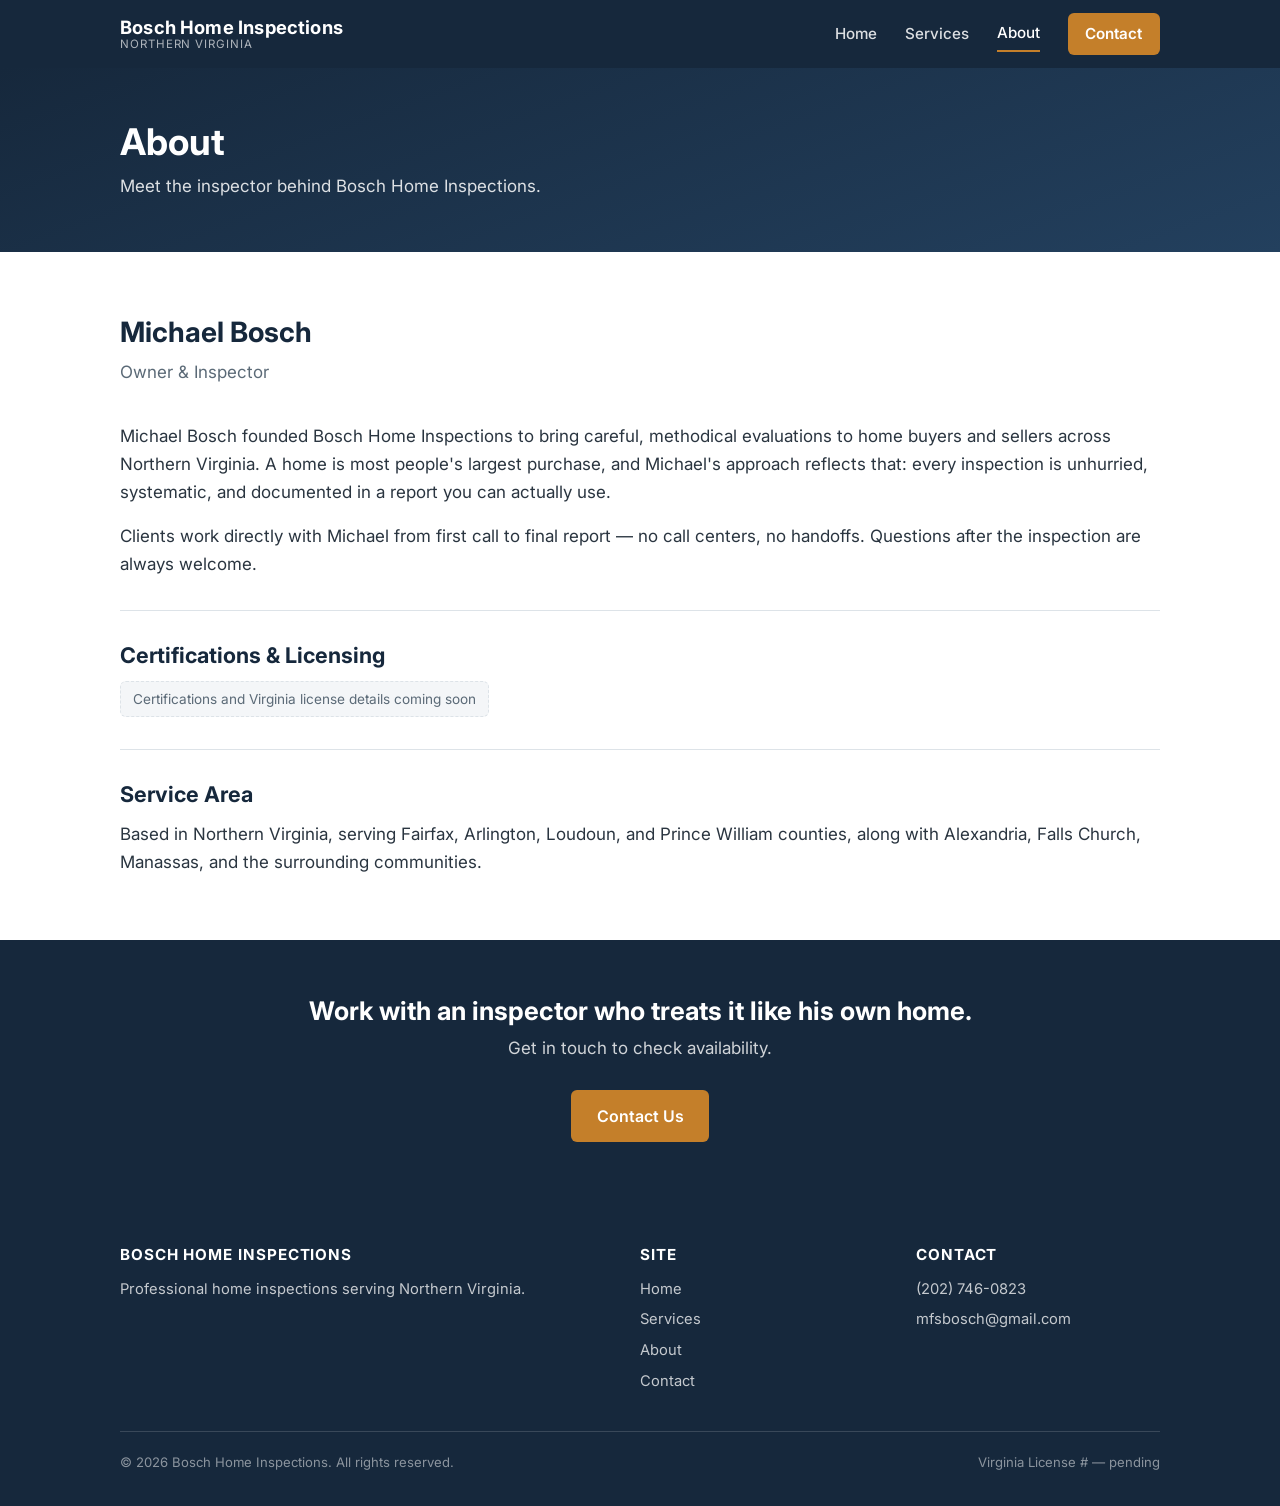
==== about.html @ d7fa2a2c "initial commit" ====
<!DOCTYPE html>
<html lang="en">
<head>
  <meta charset="UTF-8">
  <meta name="viewport" content="width=device-width, initial-scale=1.0">
  <title>About | Bosch Home Inspections</title>
  <meta name="description" content="About Michael Bosch, home inspector serving Northern Virginia. Thorough inspections, clear reports, straight answers.">
  <link rel="preconnect" href="https://fonts.googleapis.com">
  <link rel="preconnect" href="https://fonts.gstatic.com" crossorigin>
  <link href="https://fonts.googleapis.com/css2?family=Inter:wght@400;500;600;700&display=swap" rel="stylesheet">
  <link rel="stylesheet" href="css/styles.css">
</head>
<body>

  <header class="site-header">
    <div class="container">
      <a class="logo" href="index.html">Bosch Home Inspections<span>Northern Virginia</span></a>
      <button class="nav-toggle" aria-label="Toggle navigation" aria-expanded="false">
        <span></span><span></span><span></span>
      </button>
      <nav class="site-nav" aria-label="Main navigation">
        <a href="index.html">Home</a>
        <a href="services.html">Services</a>
        <a href="about.html" aria-current="page">About</a>
        <a href="contact.html" class="nav-cta">Contact</a>
      </nav>
    </div>
  </header>

  <main>

    <section class="page-hero">
      <div class="container">
        <h1>About</h1>
        <p>Meet the inspector behind Bosch Home Inspections.</p>
      </div>
    </section>

    <section class="section">
      <div class="container">
        <h2 class="section-title">Michael Bosch</h2>
        <p class="section-lede">Owner &amp; Inspector</p>
        <p>Michael Bosch founded Bosch Home Inspections to bring careful, methodical evaluations to home buyers and sellers across Northern Virginia. A home is most people's largest purchase, and Michael's approach reflects that: every inspection is unhurried, systematic, and documented in a report you can actually use.</p>
        <p style="margin-top: 1rem;">Clients work directly with Michael from first call to final report — no call centers, no handoffs. Questions after the inspection are always welcome.</p>

        <div class="detail-block">
          <h2>Certifications &amp; Licensing</h2>
          <p><span class="placeholder-tag">Certifications and Virginia license details coming soon</span></p>
        </div>

        <div class="detail-block">
          <h2>Service Area</h2>
          <p>Based in Northern Virginia, serving Fairfax, Arlington, Loudoun, and Prince William counties, along with Alexandria, Falls Church, Manassas, and the surrounding communities.</p>
        </div>
      </div>
    </section>

    <section class="cta-band">
      <div class="container">
        <h2>Work with an inspector who treats it like his own home.</h2>
        <p>Get in touch to check availability.</p>
        <a class="btn btn-primary" href="contact.html">Contact Us</a>
      </div>
    </section>

  </main>

  <footer class="site-footer">
    <div class="container">
      <div class="footer-grid">
        <div>
          <h4>Bosch Home Inspections</h4>
          <p>Professional home inspections serving Northern Virginia.</p>
        </div>
        <div>
          <h4>Site</h4>
          <ul>
            <li><a href="index.html">Home</a></li>
            <li><a href="services.html">Services</a></li>
            <li><a href="about.html">About</a></li>
            <li><a href="contact.html">Contact</a></li>
          </ul>
        </div>
        <div>
          <h4>Contact</h4>
          <ul>
            <li><a href="tel:+12027460823">(202) 746-0823</a></li>
            <li><a href="mailto:mfsbosch@gmail.com">mfsbosch@gmail.com</a></li>
          </ul>
        </div>
      </div>
      <div class="footer-bottom">
        <span>&copy; 2026 Bosch Home Inspections. All rights reserved.</span>
        <span>Virginia License # — pending</span>
      </div>
    </div>
  </footer>

  <script>
    const toggle = document.querySelector('.nav-toggle');
    const nav = document.querySelector('.site-nav');
    toggle.addEventListener('click', () => {
      const open = nav.classList.toggle('open');
      toggle.setAttribute('aria-expanded', open);
    });
  </script>
</body>
</html>
---- css/styles.css ----
/* ==========================================================================
   Bosch Home Inspections — Shared Stylesheet
   --------------------------------------------------------------------------
   Brand tokens live in :root below. When final branding lands, swap the
   values there (colors, fonts) and the whole site updates.
   ========================================================================== */

:root {
  /* Brand colors — placeholder palette, swap when branding is final */
  --color-primary: #16283c;      /* deep navy — headers, footer, headings */
  --color-primary-light: #23405e;
  --color-accent: #c47f2a;       /* warm amber — CTAs, highlights */
  --color-accent-dark: #a5661c;
  --color-bg: #ffffff;
  --color-bg-alt: #f4f6f8;       /* alternating section background */
  --color-text: #2a3540;
  --color-text-muted: #5b6a77;
  --color-border: #dde3e8;

  /* Typography */
  --font-heading: "Inter", -apple-system, BlinkMacSystemFont, "Segoe UI", sans-serif;
  --font-body: "Inter", -apple-system, BlinkMacSystemFont, "Segoe UI", sans-serif;

  /* Layout */
  --container-max: 1080px;
  --radius: 6px;
}

/* ---- Reset / base ---- */

*,
*::before,
*::after {
  box-sizing: border-box;
  margin: 0;
  padding: 0;
}

html {
  scroll-behavior: smooth;
}

body {
  font-family: var(--font-body);
  font-size: 1.0625rem;
  line-height: 1.65;
  color: var(--color-text);
  background: var(--color-bg);
  -webkit-font-smoothing: antialiased;
}

img {
  max-width: 100%;
  display: block;
}

a {
  color: var(--color-accent-dark);
}

h1, h2, h3, h4 {
  font-family: var(--font-heading);
  color: var(--color-primary);
  line-height: 1.2;
  font-weight: 700;
}

.container {
  max-width: var(--container-max);
  margin: 0 auto;
  padding: 0 1.25rem;
}

/* ---- Header / navigation ---- */

.site-header {
  background: var(--color-primary);
  position: sticky;
  top: 0;
  z-index: 100;
}

.site-header .container {
  display: flex;
  align-items: center;
  justify-content: space-between;
  min-height: 68px;
  gap: 1rem;
}

.logo {
  color: #ffffff;
  text-decoration: none;
  font-family: var(--font-heading);
  font-weight: 700;
  font-size: 1.15rem;
  letter-spacing: 0.01em;
  line-height: 1.2;
}

.logo span {
  display: block;
  font-size: 0.72rem;
  font-weight: 400;
  color: rgba(255, 255, 255, 0.65);
  letter-spacing: 0.08em;
  text-transform: uppercase;
}

.nav-toggle {
  display: none;
  background: none;
  border: none;
  cursor: pointer;
  padding: 0.5rem;
}

.nav-toggle span {
  display: block;
  width: 24px;
  height: 2px;
  background: #ffffff;
  margin: 5px 0;
}

.site-nav {
  display: flex;
  align-items: center;
  gap: 1.75rem;
}

.site-nav a {
  color: rgba(255, 255, 255, 0.85);
  text-decoration: none;
  font-size: 0.95rem;
  font-weight: 500;
  padding: 0.25rem 0;
}

.site-nav a:hover,
.site-nav a[aria-current="page"] {
  color: #ffffff;
  border-bottom: 2px solid var(--color-accent);
}

.site-nav .nav-cta {
  background: var(--color-accent);
  color: #ffffff;
  padding: 0.5rem 1.1rem;
  border-radius: var(--radius);
  border-bottom: none;
  font-weight: 600;
}

.site-nav .nav-cta:hover {
  background: var(--color-accent-dark);
  border-bottom: none;
}

/* ---- Hero ---- */

.hero {
  background: linear-gradient(160deg, var(--color-primary) 0%, var(--color-primary-light) 100%);
  color: #ffffff;
  padding: 5.5rem 0 5rem;
  text-align: center;
}

.hero h1 {
  color: #ffffff;
  font-size: clamp(1.9rem, 4.5vw, 2.9rem);
  max-width: 720px;
  margin: 0 auto 1rem;
}

.hero p {
  font-size: 1.15rem;
  color: rgba(255, 255, 255, 0.85);
  max-width: 620px;
  margin: 0 auto 2rem;
}

.hero-actions {
  display: flex;
  gap: 1rem;
  justify-content: center;
  flex-wrap: wrap;
}

/* Page-top hero variant for interior pages */
.page-hero {
  background: linear-gradient(160deg, var(--color-primary) 0%, var(--color-primary-light) 100%);
  color: #ffffff;
  padding: 3.25rem 0;
}

.page-hero h1 {
  color: #ffffff;
  font-size: clamp(1.7rem, 3.5vw, 2.3rem);
}

.page-hero p {
  color: rgba(255, 255, 255, 0.85);
  max-width: 640px;
  margin-top: 0.5rem;
}

/* ---- Buttons ---- */

.btn {
  display: inline-block;
  padding: 0.8rem 1.6rem;
  border-radius: var(--radius);
  font-weight: 600;
  font-size: 1rem;
  text-decoration: none;
  transition: background 0.15s ease;
}

.btn-primary {
  background: var(--color-accent);
  color: #ffffff;
}

.btn-primary:hover {
  background: var(--color-accent-dark);
}

.btn-outline {
  border: 2px solid rgba(255, 255, 255, 0.7);
  color: #ffffff;
}

.btn-outline:hover {
  border-color: #ffffff;
  background: rgba(255, 255, 255, 0.08);
}

/* ---- Sections ---- */

.section {
  padding: 4rem 0;
}

.section-alt {
  background: var(--color-bg-alt);
}

.section-title {
  font-size: 1.75rem;
  margin-bottom: 0.5rem;
}

.section-lede {
  color: var(--color-text-muted);
  max-width: 640px;
  margin-bottom: 2.25rem;
}

.section-center {
  text-align: center;
}

.section-center .section-lede {
  margin-left: auto;
  margin-right: auto;
}

/* ---- Card grids ---- */

.grid {
  display: grid;
  gap: 1.5rem;
}

.grid-3 {
  grid-template-columns: repeat(3, 1fr);
}

.grid-4 {
  grid-template-columns: repeat(4, 1fr);
}

.card {
  background: var(--color-bg);
  border: 1px solid var(--color-border);
  border-radius: var(--radius);
  padding: 1.75rem 1.5rem;
}

.card h3 {
  font-size: 1.15rem;
  margin-bottom: 0.5rem;
}

.card p {
  font-size: 0.97rem;
  color: var(--color-text-muted);
}

.card .card-note {
  display: inline-block;
  margin-top: 0.75rem;
  font-size: 0.8rem;
  font-weight: 600;
  letter-spacing: 0.04em;
  text-transform: uppercase;
  color: var(--color-accent-dark);
}

/* ---- Steps (how it works) ---- */

.step {
  text-align: center;
  padding: 1rem;
}

.step-number {
  display: inline-flex;
  align-items: center;
  justify-content: center;
  width: 48px;
  height: 48px;
  border-radius: 50%;
  background: var(--color-accent);
  color: #ffffff;
  font-weight: 700;
  font-size: 1.2rem;
  margin-bottom: 1rem;
}

.step h3 {
  font-size: 1.1rem;
  margin-bottom: 0.4rem;
}

.step p {
  font-size: 0.95rem;
  color: var(--color-text-muted);
}

/* ---- Checklist (what's covered) ---- */

.checklist {
  list-style: none;
  display: grid;
  grid-template-columns: repeat(2, 1fr);
  gap: 0.6rem 2rem;
  margin-top: 1rem;
}

.checklist li {
  padding-left: 1.7rem;
  position: relative;
}

.checklist li::before {
  content: "✓";
  position: absolute;
  left: 0;
  color: var(--color-accent-dark);
  font-weight: 700;
}

/* ---- CTA band ---- */

.cta-band {
  background: var(--color-primary);
  color: #ffffff;
  text-align: center;
  padding: 3.5rem 0;
}

.cta-band h2 {
  color: #ffffff;
  font-size: 1.6rem;
  margin-bottom: 0.5rem;
}

.cta-band p {
  color: rgba(255, 255, 255, 0.8);
  margin-bottom: 1.75rem;
}

/* ---- Contact page ---- */

.contact-methods {
  display: grid;
  grid-template-columns: repeat(2, 1fr);
  gap: 1.5rem;
  margin-top: 2rem;
}

.contact-card {
  border: 1px solid var(--color-border);
  border-radius: var(--radius);
  padding: 2rem 1.75rem;
  text-align: center;
}

.contact-card h3 {
  font-size: 1.05rem;
  text-transform: uppercase;
  letter-spacing: 0.06em;
  color: var(--color-text-muted);
  font-weight: 600;
  margin-bottom: 0.6rem;
}

.contact-card a {
  font-size: 1.35rem;
  font-weight: 700;
  color: var(--color-primary);
  text-decoration: none;
}

.contact-card a:hover {
  color: var(--color-accent-dark);
}

.contact-card p {
  margin-top: 0.5rem;
  font-size: 0.95rem;
  color: var(--color-text-muted);
}

/* ---- Detail lists (about page) ---- */

.detail-block {
  margin-top: 2rem;
  padding-top: 2rem;
  border-top: 1px solid var(--color-border);
}

.detail-block h2 {
  font-size: 1.35rem;
  margin-bottom: 0.75rem;
}

.placeholder-tag {
  display: inline-block;
  background: var(--color-bg-alt);
  border: 1px dashed var(--color-border);
  border-radius: var(--radius);
  color: var(--color-text-muted);
  font-size: 0.85rem;
  padding: 0.35rem 0.75rem;
}

/* ---- Footer ---- */

.site-footer {
  background: var(--color-primary);
  color: rgba(255, 255, 255, 0.75);
  padding: 3rem 0 2rem;
  font-size: 0.92rem;
}

.footer-grid {
  display: grid;
  grid-template-columns: 2fr 1fr 1fr;
  gap: 2rem;
  margin-bottom: 2rem;
}

.site-footer h4 {
  color: #ffffff;
  font-size: 0.95rem;
  text-transform: uppercase;
  letter-spacing: 0.06em;
  margin-bottom: 0.75rem;
}

.site-footer a {
  color: rgba(255, 255, 255, 0.75);
  text-decoration: none;
}

.site-footer a:hover {
  color: #ffffff;
}

.site-footer ul {
  list-style: none;
}

.site-footer li {
  margin-bottom: 0.4rem;
}

.footer-bottom {
  border-top: 1px solid rgba(255, 255, 255, 0.15);
  padding-top: 1.25rem;
  font-size: 0.82rem;
  color: rgba(255, 255, 255, 0.5);
  display: flex;
  justify-content: space-between;
  flex-wrap: wrap;
  gap: 0.5rem;
}

/* ---- Responsive ---- */

@media (max-width: 860px) {
  .grid-3,
  .grid-4 {
    grid-template-columns: repeat(2, 1fr);
  }

  .footer-grid {
    grid-template-columns: 1fr;
  }
}

@media (max-width: 640px) {
  .nav-toggle {
    display: block;
  }

  .site-nav {
    display: none;
    position: absolute;
    top: 68px;
    left: 0;
    right: 0;
    background: var(--color-primary);
    flex-direction: column;
    align-items: flex-start;
    padding: 1rem 1.25rem 1.5rem;
    gap: 1rem;
    border-top: 1px solid rgba(255, 255, 255, 0.15);
  }

  .site-nav.open {
    display: flex;
  }

  .grid-3,
  .grid-4,
  .checklist,
  .contact-methods {
    grid-template-columns: 1fr;
  }

  .hero {
    padding: 4rem 0 3.5rem;
  }
}
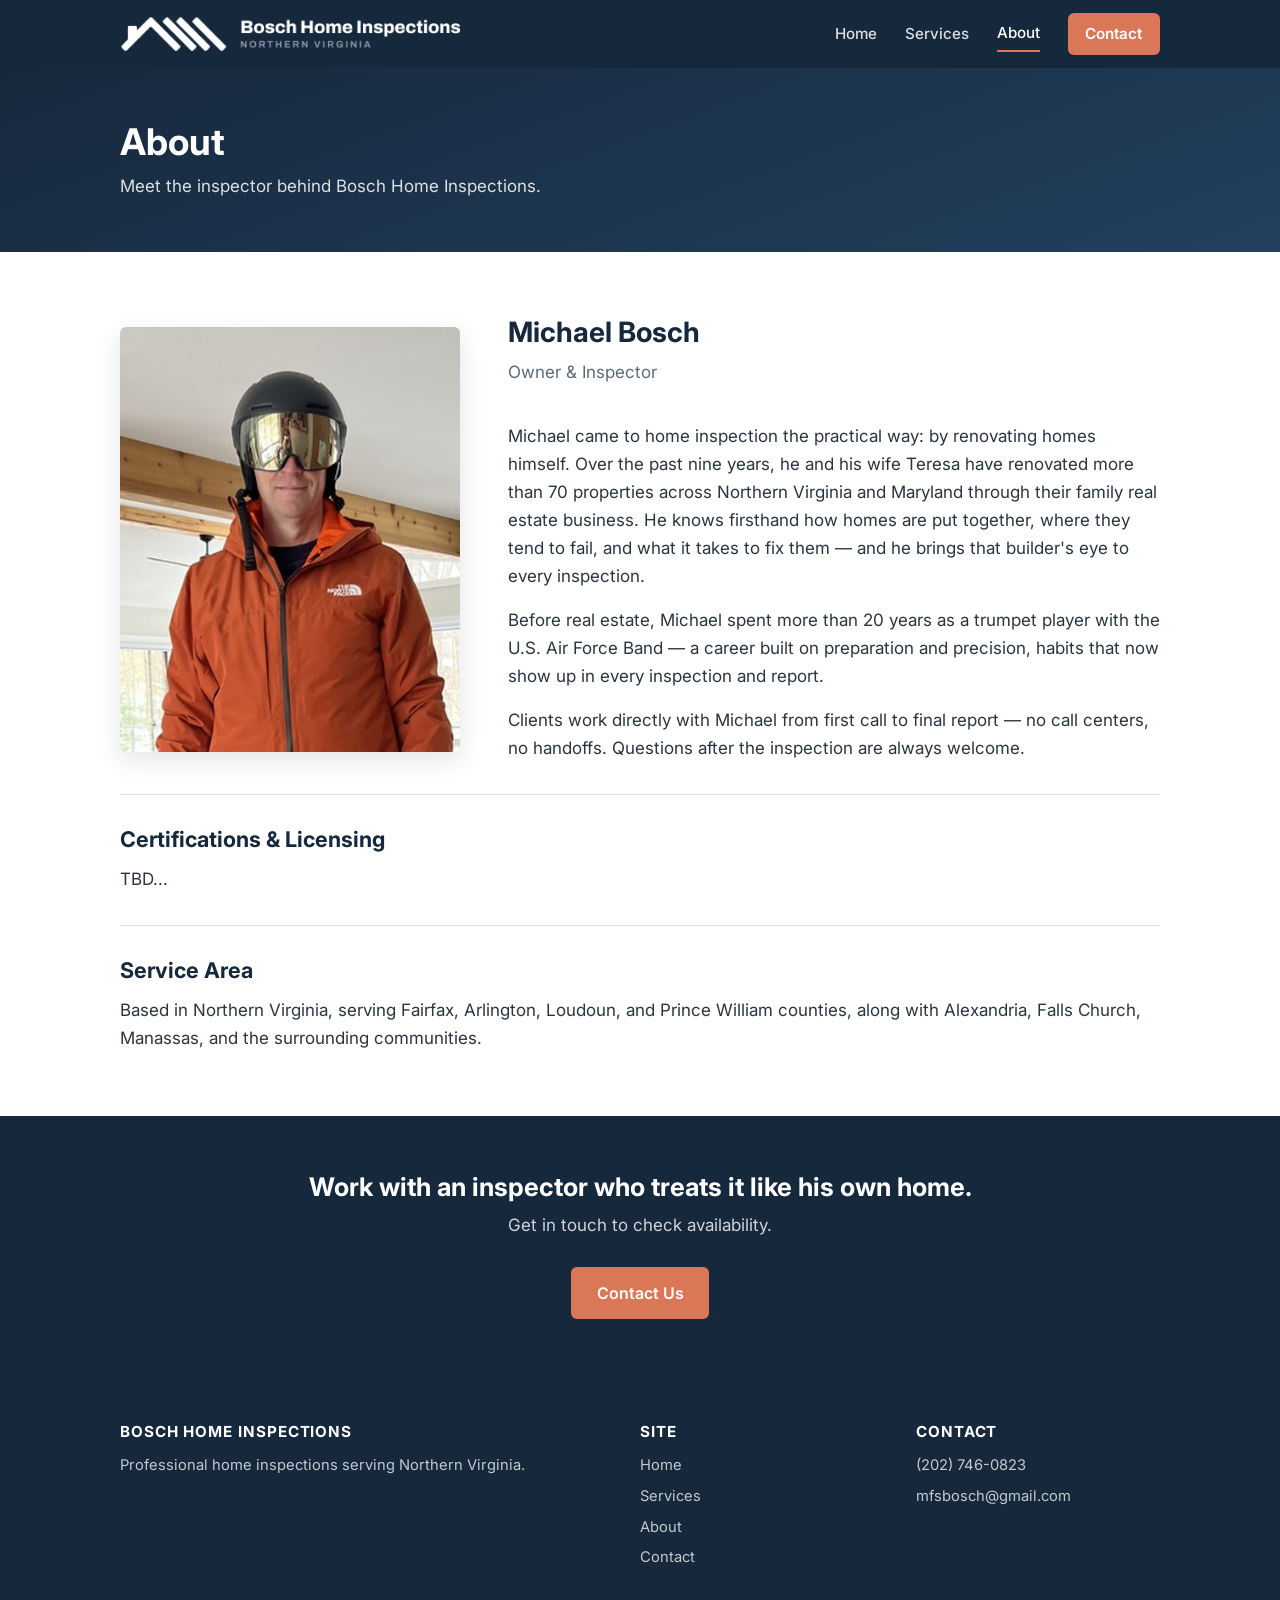
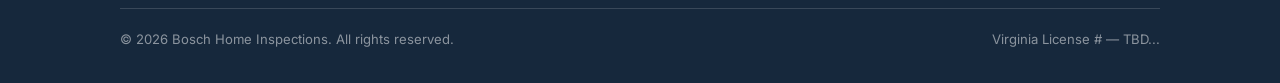
==== commit d7c9a12d: "major updates" ====
--- a/about.html
+++ b/about.html
@@ -14,7 +14,7 @@
 
   <header class="site-header">
     <div class="container">
-      <a class="logo" href="index.html">Bosch Home Inspections<span>Northern Virginia</span></a>
+      <a class="logo" href="index.html"><img src="images/logo-white.png" alt="Bosch Home Inspections — Northern Virginia"></a>
       <button class="nav-toggle" aria-label="Toggle navigation" aria-expanded="false">
         <span></span><span></span><span></span>
       </button>
@@ -38,14 +38,20 @@
 
     <section class="section">
       <div class="container">
-        <h2 class="section-title">Michael Bosch</h2>
-        <p class="section-lede">Owner &amp; Inspector</p>
-        <p>Michael Bosch founded Bosch Home Inspections to bring careful, methodical evaluations to home buyers and sellers across Northern Virginia. A home is most people's largest purchase, and Michael's approach reflects that: every inspection is unhurried, systematic, and documented in a report you can actually use.</p>
-        <p style="margin-top: 1rem;">Clients work directly with Michael from first call to final report — no call centers, no handoffs. Questions after the inspection are always welcome.</p>
+        <div class="split">
+          <img src="images/michael.jpg" alt="Michael Bosch, home inspector" width="800" height="1000">
+          <div>
+            <h2 class="section-title">Michael Bosch</h2>
+            <p class="section-lede">Owner &amp; Inspector</p>
+            <p>Michael came to home inspection the practical way: by renovating homes himself. Over the past nine years, he and his wife Teresa have renovated more than 70 properties across Northern Virginia and Maryland through their family real estate business. He knows firsthand how homes are put together, where they tend to fail, and what it takes to fix them — and he brings that builder's eye to every inspection.</p>
+            <p style="margin-top: 1rem;">Before real estate, Michael spent more than 20 years as a trumpet player with the U.S. Air Force Band — a career built on preparation and precision, habits that now show up in every inspection and report.</p>
+            <p style="margin-top: 1rem;">Clients work directly with Michael from first call to final report — no call centers, no handoffs. Questions after the inspection are always welcome.</p>
+          </div>
+        </div>
 
         <div class="detail-block">
           <h2>Certifications &amp; Licensing</h2>
-          <p><span class="placeholder-tag">Certifications and Virginia license details coming soon</span></p>
+          <p>TBD...</p>
         </div>
 
         <div class="detail-block">
@@ -91,7 +97,7 @@
       </div>
       <div class="footer-bottom">
         <span>&copy; 2026 Bosch Home Inspections. All rights reserved.</span>
-        <span>Virginia License # — pending</span>
+        <span>Virginia License # — TBD...</span>
       </div>
     </div>
   </footer>
--- a/css/styles.css
+++ b/css/styles.css
@@ -9,8 +9,8 @@
   /* Brand colors — placeholder palette, swap when branding is final */
   --color-primary: #16283c;      /* deep navy — headers, footer, headings */
   --color-primary-light: #23405e;
-  --color-accent: #c47f2a;       /* warm amber — CTAs, highlights */
-  --color-accent-dark: #a5661c;
+  --color-accent: #da7756;       /* warm terracotta — CTAs, highlights */
+  --color-accent-dark: #c15f3c;
   --color-bg: #ffffff;
   --color-bg-alt: #f4f6f8;       /* alternating section background */
   --color-text: #2a3540;
@@ -89,22 +89,21 @@
 }
 
 .logo {
-  color: #ffffff;
-  text-decoration: none;
-  font-family: var(--font-heading);
-  font-weight: 700;
-  font-size: 1.15rem;
-  letter-spacing: 0.01em;
-  line-height: 1.2;
-}
-
-.logo span {
   display: block;
-  font-size: 0.72rem;
-  font-weight: 400;
-  color: rgba(255, 255, 255, 0.65);
-  letter-spacing: 0.08em;
-  text-transform: uppercase;
+  line-height: 0;
+}
+
+.logo img {
+  height: 36px;
+  width: auto;
+}
+
+@media (max-width: 640px) {
+  .logo img {
+    height: 28px;
+    max-width: 62vw;
+    object-fit: contain;
+  }
 }
 
 .nav-toggle {
@@ -162,29 +161,41 @@
 .hero {
   background: linear-gradient(160deg, var(--color-primary) 0%, var(--color-primary-light) 100%);
   color: #ffffff;
-  padding: 5.5rem 0 5rem;
-  text-align: center;
+  padding: 4.5rem 0;
+}
+
+.hero-layout {
+  display: grid;
+  grid-template-columns: 1fr 320px;
+  gap: 3.5rem;
+  align-items: center;
 }
 
 .hero h1 {
   color: #ffffff;
   font-size: clamp(1.9rem, 4.5vw, 2.9rem);
-  max-width: 720px;
-  margin: 0 auto 1rem;
+  margin-bottom: 1rem;
+  text-wrap: balance;
 }
 
 .hero p {
   font-size: 1.15rem;
   color: rgba(255, 255, 255, 0.85);
   max-width: 620px;
-  margin: 0 auto 2rem;
+  margin-bottom: 2rem;
 }
 
 .hero-actions {
   display: flex;
   gap: 1rem;
-  justify-content: center;
   flex-wrap: wrap;
+}
+
+.hero-photo img {
+  width: 100%;
+  height: auto;
+  border-radius: var(--radius);
+  box-shadow: 0 10px 30px rgba(0, 0, 0, 0.25);
 }
 
 /* Page-top hero variant for interior pages */
@@ -306,6 +317,34 @@
   letter-spacing: 0.04em;
   text-transform: uppercase;
   color: var(--color-accent-dark);
+}
+
+/* ---- Split section (photo + text) ---- */
+
+.split {
+  display: grid;
+  grid-template-columns: 340px 1fr;
+  gap: 3rem;
+  align-items: center;
+}
+
+.split img {
+  width: 100%;
+  height: auto;
+  border-radius: var(--radius);
+  box-shadow: 0 8px 24px rgba(22, 40, 60, 0.12);
+}
+
+@media (max-width: 720px) {
+  .split {
+    grid-template-columns: 1fr;
+    gap: 1.75rem;
+  }
+
+  .split img {
+    max-width: 340px;
+    margin: 0 auto;
+  }
 }
 
 /* ---- Steps (how it works) ---- */
@@ -543,6 +582,26 @@
   }
 
   .hero {
-    padding: 4rem 0 3.5rem;
-  }
-}
+    padding: 3.5rem 0;
+    text-align: center;
+  }
+
+  .hero-layout {
+    grid-template-columns: 1fr;
+    gap: 2.5rem;
+  }
+
+  .hero p {
+    margin-left: auto;
+    margin-right: auto;
+  }
+
+  .hero-actions {
+    justify-content: center;
+  }
+
+  .hero-photo img {
+    max-width: 300px;
+    margin: 0 auto;
+  }
+}
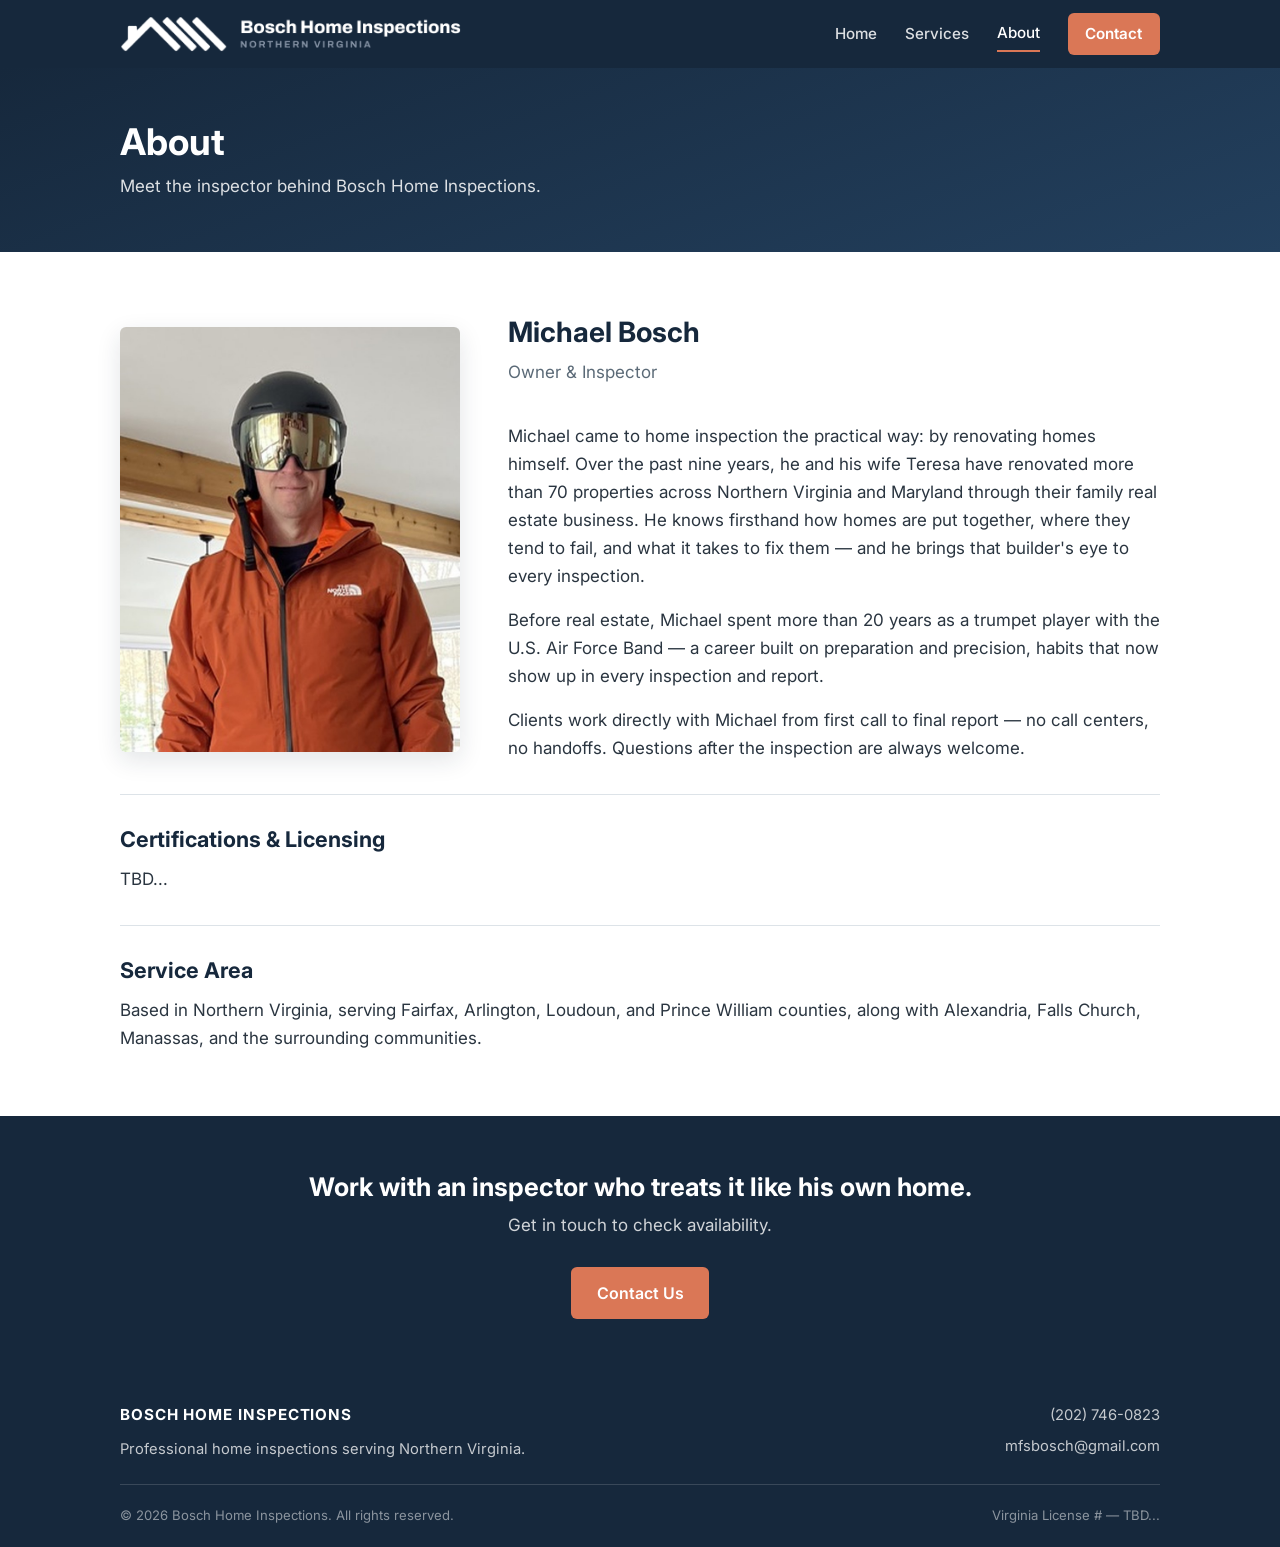
==== commit 52394958: "minor updates" ====
--- a/about.html
+++ b/about.html
@@ -73,27 +73,15 @@
 
   <footer class="site-footer">
     <div class="container">
-      <div class="footer-grid">
+      <div class="footer-main">
         <div>
           <h4>Bosch Home Inspections</h4>
           <p>Professional home inspections serving Northern Virginia.</p>
         </div>
-        <div>
-          <h4>Site</h4>
-          <ul>
-            <li><a href="index.html">Home</a></li>
-            <li><a href="services.html">Services</a></li>
-            <li><a href="about.html">About</a></li>
-            <li><a href="contact.html">Contact</a></li>
-          </ul>
-        </div>
-        <div>
-          <h4>Contact</h4>
-          <ul>
-            <li><a href="tel:+12027460823">(202) 746-0823</a></li>
-            <li><a href="mailto:mfsbosch@gmail.com">mfsbosch@gmail.com</a></li>
-          </ul>
-        </div>
+        <ul class="footer-contact">
+          <li><a href="tel:+12027460823">(202) 746-0823</a></li>
+          <li><a href="mailto:mfsbosch@gmail.com">mfsbosch@gmail.com</a></li>
+        </ul>
       </div>
       <div class="footer-bottom">
         <span>&copy; 2026 Bosch Home Inspections. All rights reserved.</span>
--- a/css/styles.css
+++ b/css/styles.css
@@ -1,12 +1,12 @@
 /* ==========================================================================
    Bosch Home Inspections — Shared Stylesheet
    --------------------------------------------------------------------------
-   Brand tokens live in :root below. When final branding lands, swap the
-   values there (colors, fonts) and the whole site updates.
+   Brand tokens (colors, fonts) live in :root below — edit there and the
+   whole site updates.
    ========================================================================== */
 
 :root {
-  /* Brand colors — placeholder palette, swap when branding is final */
+  /* Brand colors */
   --color-primary: #16283c;      /* deep navy — headers, footer, headings */
   --color-primary-light: #23405e;
   --color-accent: #da7756;       /* warm terracotta — CTAs, highlights */
@@ -347,37 +347,6 @@
   }
 }
 
-/* ---- Steps (how it works) ---- */
-
-.step {
-  text-align: center;
-  padding: 1rem;
-}
-
-.step-number {
-  display: inline-flex;
-  align-items: center;
-  justify-content: center;
-  width: 48px;
-  height: 48px;
-  border-radius: 50%;
-  background: var(--color-accent);
-  color: #ffffff;
-  font-weight: 700;
-  font-size: 1.2rem;
-  margin-bottom: 1rem;
-}
-
-.step h3 {
-  font-size: 1.1rem;
-  margin-bottom: 0.4rem;
-}
-
-.step p {
-  font-size: 0.95rem;
-  color: var(--color-text-muted);
-}
-
 /* ---- Checklist (what's covered) ---- */
 
 .checklist {
@@ -476,30 +445,26 @@
   margin-bottom: 0.75rem;
 }
 
-.placeholder-tag {
-  display: inline-block;
-  background: var(--color-bg-alt);
-  border: 1px dashed var(--color-border);
-  border-radius: var(--radius);
-  color: var(--color-text-muted);
-  font-size: 0.85rem;
-  padding: 0.35rem 0.75rem;
-}
-
 /* ---- Footer ---- */
 
 .site-footer {
   background: var(--color-primary);
   color: rgba(255, 255, 255, 0.75);
-  padding: 3rem 0 2rem;
+  padding: 1.75rem 0 1.25rem;
   font-size: 0.92rem;
 }
 
-.footer-grid {
-  display: grid;
-  grid-template-columns: 2fr 1fr 1fr;
+.footer-main {
+  display: flex;
+  justify-content: space-between;
+  align-items: center;
   gap: 2rem;
-  margin-bottom: 2rem;
+  flex-wrap: wrap;
+  margin-bottom: 1.25rem;
+}
+
+.footer-contact {
+  text-align: right;
 }
 
 .site-footer h4 {
@@ -546,8 +511,14 @@
     grid-template-columns: repeat(2, 1fr);
   }
 
-  .footer-grid {
-    grid-template-columns: 1fr;
+  .footer-main {
+    flex-direction: column;
+    align-items: flex-start;
+    gap: 1rem;
+  }
+
+  .footer-contact {
+    text-align: left;
   }
 }
 
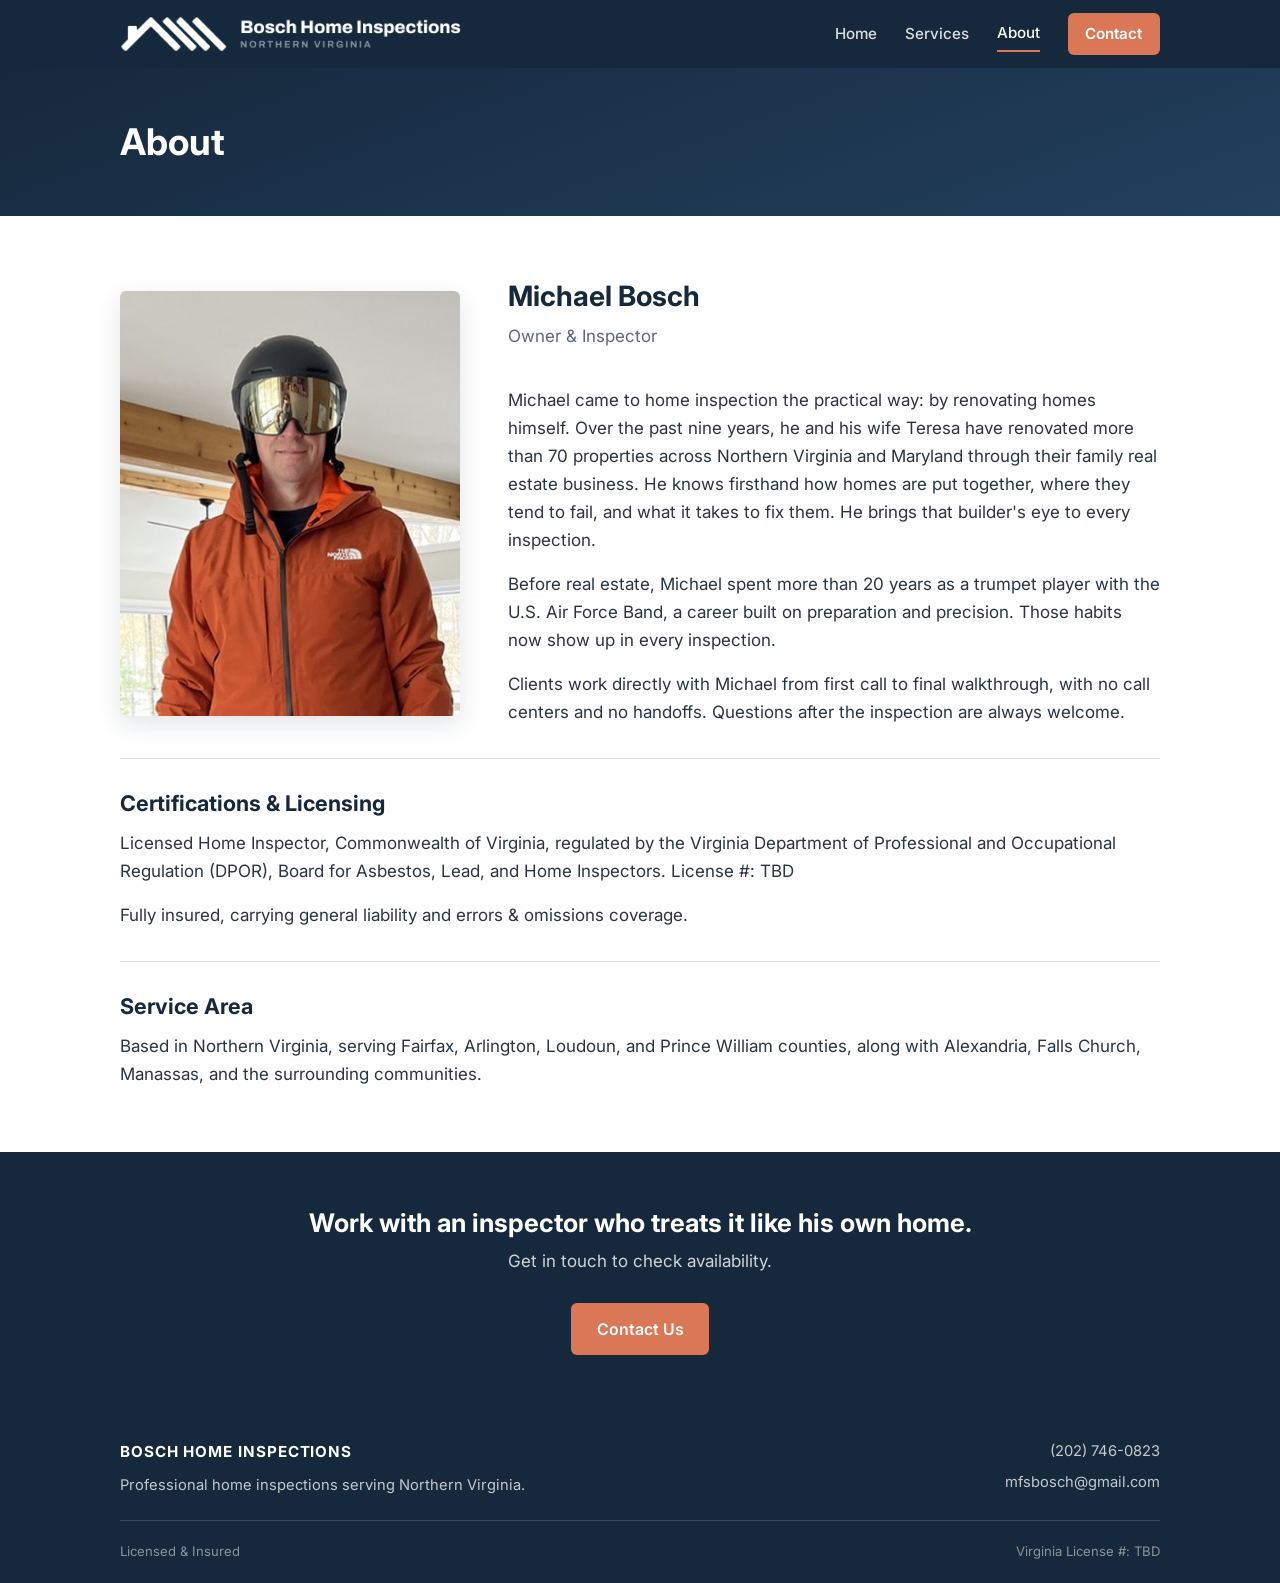
==== commit c1367f20: "Misc updates" ====
--- a/about.html
+++ b/about.html
@@ -4,7 +4,7 @@
   <meta charset="UTF-8">
   <meta name="viewport" content="width=device-width, initial-scale=1.0">
   <title>About | Bosch Home Inspections</title>
-  <meta name="description" content="About Michael Bosch, home inspector serving Northern Virginia. Thorough inspections, clear reports, straight answers.">
+  <meta name="description" content="About Michael Bosch, home inspector serving Northern Virginia. Thorough, unbiased, and insured inspections.">
   <link rel="preconnect" href="https://fonts.googleapis.com">
   <link rel="preconnect" href="https://fonts.gstatic.com" crossorigin>
   <link href="https://fonts.googleapis.com/css2?family=Inter:wght@400;500;600;700&display=swap" rel="stylesheet">
@@ -14,7 +14,7 @@
 
   <header class="site-header">
     <div class="container">
-      <a class="logo" href="index.html"><img src="images/logo-white.png" alt="Bosch Home Inspections — Northern Virginia"></a>
+      <a class="logo" href="index.html"><img src="images/logo-white.png" alt="Bosch Home Inspections"></a>
       <button class="nav-toggle" aria-label="Toggle navigation" aria-expanded="false">
         <span></span><span></span><span></span>
       </button>
@@ -32,7 +32,6 @@
     <section class="page-hero">
       <div class="container">
         <h1>About</h1>
-        <p>Meet the inspector behind Bosch Home Inspections.</p>
       </div>
     </section>
 
@@ -43,15 +42,16 @@
           <div>
             <h2 class="section-title">Michael Bosch</h2>
             <p class="section-lede">Owner &amp; Inspector</p>
-            <p>Michael came to home inspection the practical way: by renovating homes himself. Over the past nine years, he and his wife Teresa have renovated more than 70 properties across Northern Virginia and Maryland through their family real estate business. He knows firsthand how homes are put together, where they tend to fail, and what it takes to fix them — and he brings that builder's eye to every inspection.</p>
-            <p style="margin-top: 1rem;">Before real estate, Michael spent more than 20 years as a trumpet player with the U.S. Air Force Band — a career built on preparation and precision, habits that now show up in every inspection and report.</p>
-            <p style="margin-top: 1rem;">Clients work directly with Michael from first call to final report — no call centers, no handoffs. Questions after the inspection are always welcome.</p>
+            <p>Michael came to home inspection the practical way: by renovating homes himself. Over the past nine years, he and his wife Teresa have renovated more than 70 properties across Northern Virginia and Maryland through their family real estate business. He knows firsthand how homes are put together, where they tend to fail, and what it takes to fix them. He brings that builder's eye to every inspection.</p>
+            <p style="margin-top: 1rem;">Before real estate, Michael spent more than 20 years as a trumpet player with the U.S. Air Force Band, a career built on preparation and precision. Those habits now show up in every inspection.</p>
+            <p style="margin-top: 1rem;">Clients work directly with Michael from first call to final walkthrough, with no call centers and no handoffs. Questions after the inspection are always welcome.</p>
           </div>
         </div>
 
         <div class="detail-block">
           <h2>Certifications &amp; Licensing</h2>
-          <p>TBD...</p>
+          <p>Licensed Home Inspector, Commonwealth of Virginia, regulated by the Virginia Department of Professional and Occupational Regulation (DPOR), Board for Asbestos, Lead, and Home Inspectors. License #: TBD</p>
+          <p style="margin-top: 1rem;">Fully insured, carrying general liability and errors &amp; omissions coverage.</p>
         </div>
 
         <div class="detail-block">
@@ -84,8 +84,8 @@
         </ul>
       </div>
       <div class="footer-bottom">
-        <span>&copy; 2026 Bosch Home Inspections. All rights reserved.</span>
-        <span>Virginia License # — TBD...</span>
+        <span>Licensed &amp; Insured</span>
+        <span>Virginia License #: TBD</span>
       </div>
     </div>
   </footer>
--- a/css/styles.css
+++ b/css/styles.css
@@ -284,6 +284,10 @@
   gap: 1.5rem;
 }
 
+.grid-2 {
+  grid-template-columns: repeat(2, 1fr);
+}
+
 .grid-3 {
   grid-template-columns: repeat(3, 1fr);
 }
@@ -366,7 +370,7 @@
   content: "✓";
   position: absolute;
   left: 0;
-  color: var(--color-accent-dark);
+  color: var(--color-text);
   font-weight: 700;
 }
 
@@ -545,6 +549,7 @@
     display: flex;
   }
 
+  .grid-2,
   .grid-3,
   .grid-4,
   .checklist,
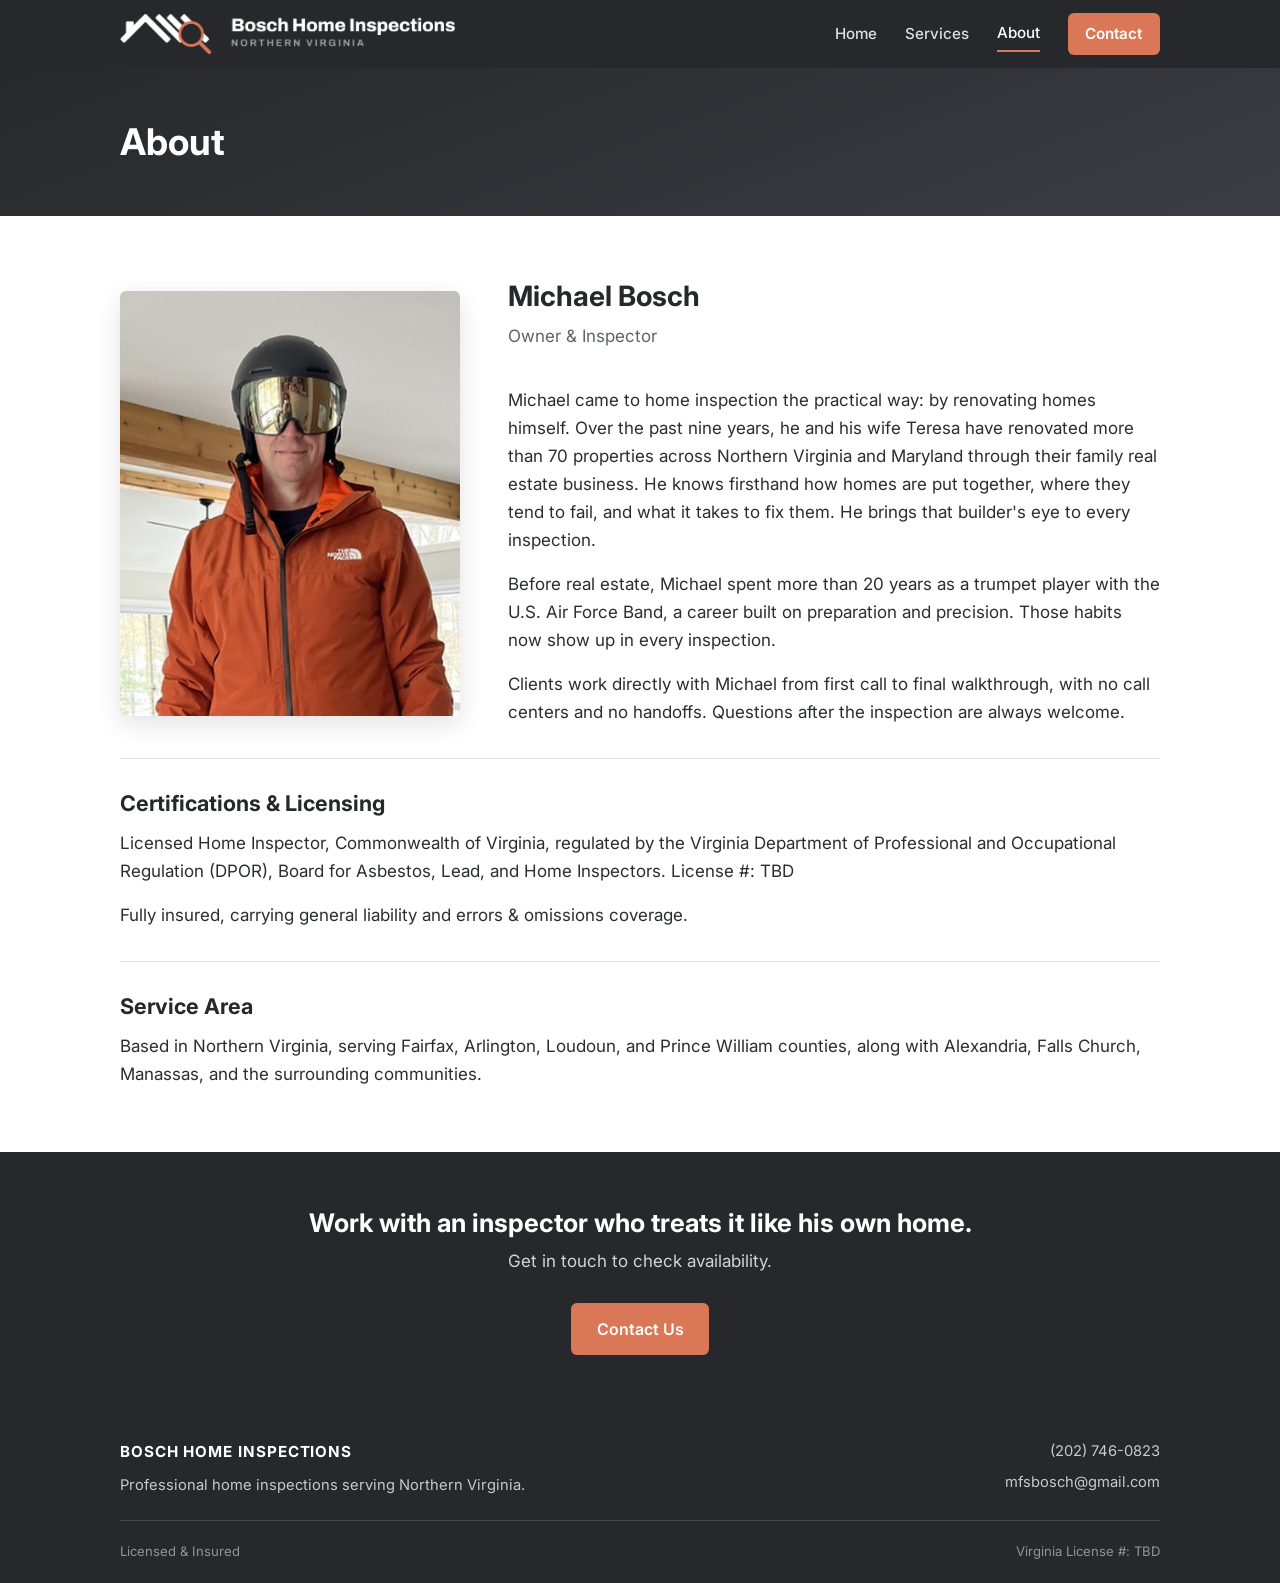
==== commit a5d15407: "misc aesthetic updates" ====
--- a/about.html
+++ b/about.html
@@ -14,7 +14,7 @@
 
   <header class="site-header">
     <div class="container">
-      <a class="logo" href="index.html"><img src="images/logo-white.png" alt="Bosch Home Inspections"></a>
+      <a class="logo" href="index.html"><img src="images/logo.png" alt="Bosch Home Inspections"></a>
       <button class="nav-toggle" aria-label="Toggle navigation" aria-expanded="false">
         <span></span><span></span><span></span>
       </button>
--- a/css/styles.css
+++ b/css/styles.css
@@ -7,15 +7,15 @@
 
 :root {
   /* Brand colors */
-  --color-primary: #16283c;      /* deep navy — headers, footer, headings */
-  --color-primary-light: #23405e;
+  --color-primary: #26282b;      /* charcoal: headers, footer, headings */
+  --color-primary-light: #3a3d42;
   --color-accent: #da7756;       /* warm terracotta — CTAs, highlights */
   --color-accent-dark: #c15f3c;
   --color-bg: #ffffff;
-  --color-bg-alt: #f4f6f8;       /* alternating section background */
-  --color-text: #2a3540;
-  --color-text-muted: #5b6a77;
-  --color-border: #dde3e8;
+  --color-bg-alt: #f4f4f3;       /* alternating section background */
+  --color-text: #2b2d30;
+  --color-text-muted: #5f6368;
+  --color-border: #e2e2e0;
 
   /* Typography */
   --font-heading: "Inter", -apple-system, BlinkMacSystemFont, "Segoe UI", sans-serif;
@@ -94,13 +94,13 @@
 }
 
 .logo img {
-  height: 36px;
+  height: 40px;
   width: auto;
 }
 
 @media (max-width: 640px) {
   .logo img {
-    height: 28px;
+    height: 32px;
     max-width: 62vw;
     object-fit: contain;
   }
@@ -336,7 +336,7 @@
   width: 100%;
   height: auto;
   border-radius: var(--radius);
-  box-shadow: 0 8px 24px rgba(22, 40, 60, 0.12);
+  box-shadow: 0 8px 24px rgba(30, 32, 35, 0.12);
 }
 
 @media (max-width: 720px) {
